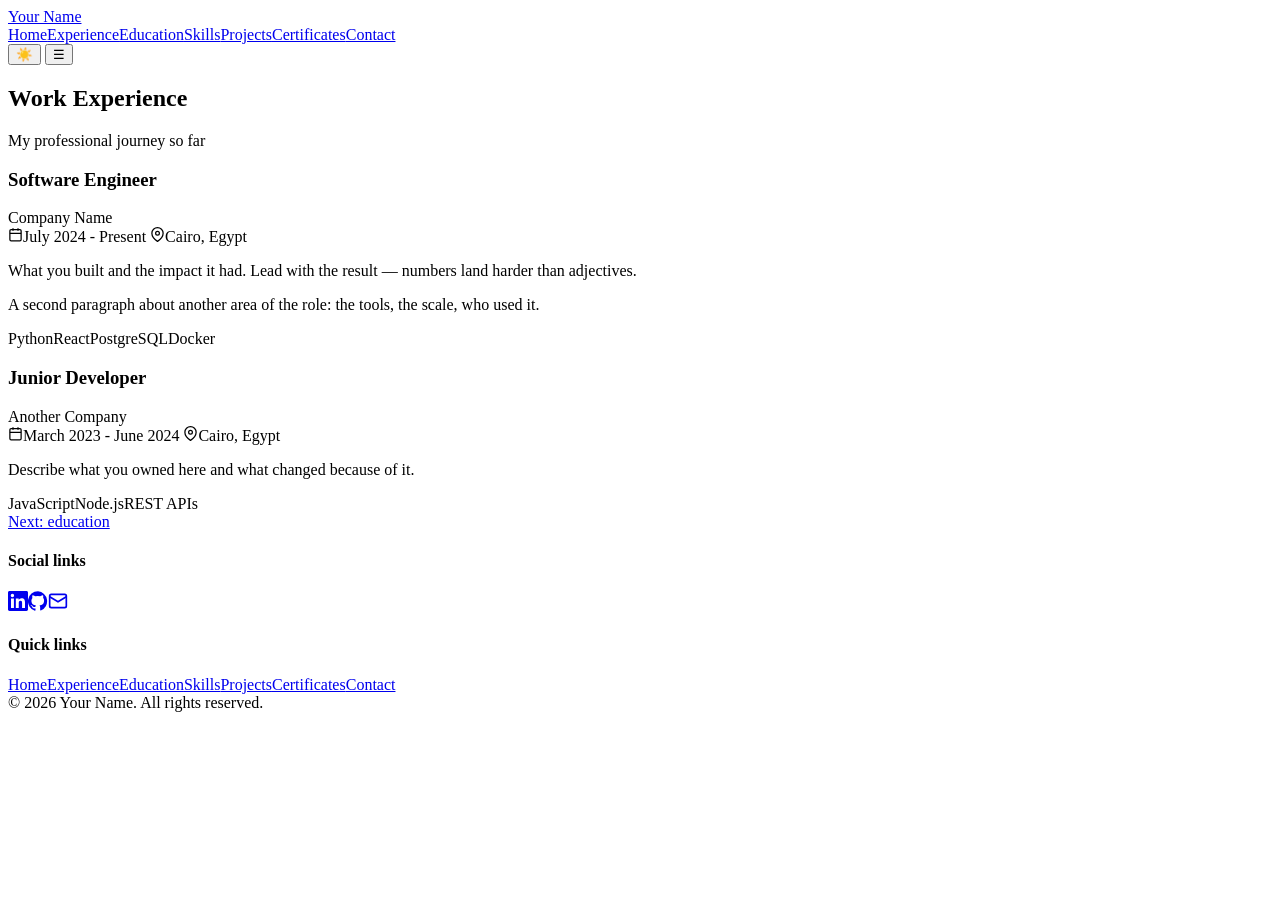
==== experience.html @ e7c3d03c "add experience section" ====
<!DOCTYPE html>
<html lang="en" data-theme="dark">
<head>
<meta charset="UTF-8">
<meta name="viewport" content="width=device-width, initial-scale=1">
<title>Experience — Portfolio</title>
<meta name="description" content="Work experience and professional journey.">
<link rel="preconnect" href="https://fonts.googleapis.com">
<link rel="preconnect" href="https://fonts.gstatic.com" crossorigin>
<link href="https://fonts.googleapis.com/css2?family=Space+Grotesk:wght@500;600;700&family=Inter:wght@400;500;600;700&display=swap" rel="stylesheet">
<link rel="stylesheet" href="styles.css">
</head>
<body data-page="experience" class="page">

<main>
  <section id="experience">
    <div class="wrap">
      <div class="head reveal">
        <h2>Work Experience</h2>
        <p id="expSub"></p>
      </div>
      <div class="timeline" id="expList"></div>
      <div class="center"><a class="btn" href="education.html">Next: education</a></div>
    </div>
  </section>
</main>

<script src="data.js"></script>
<script src="main.js"></script>
</body>
</html>
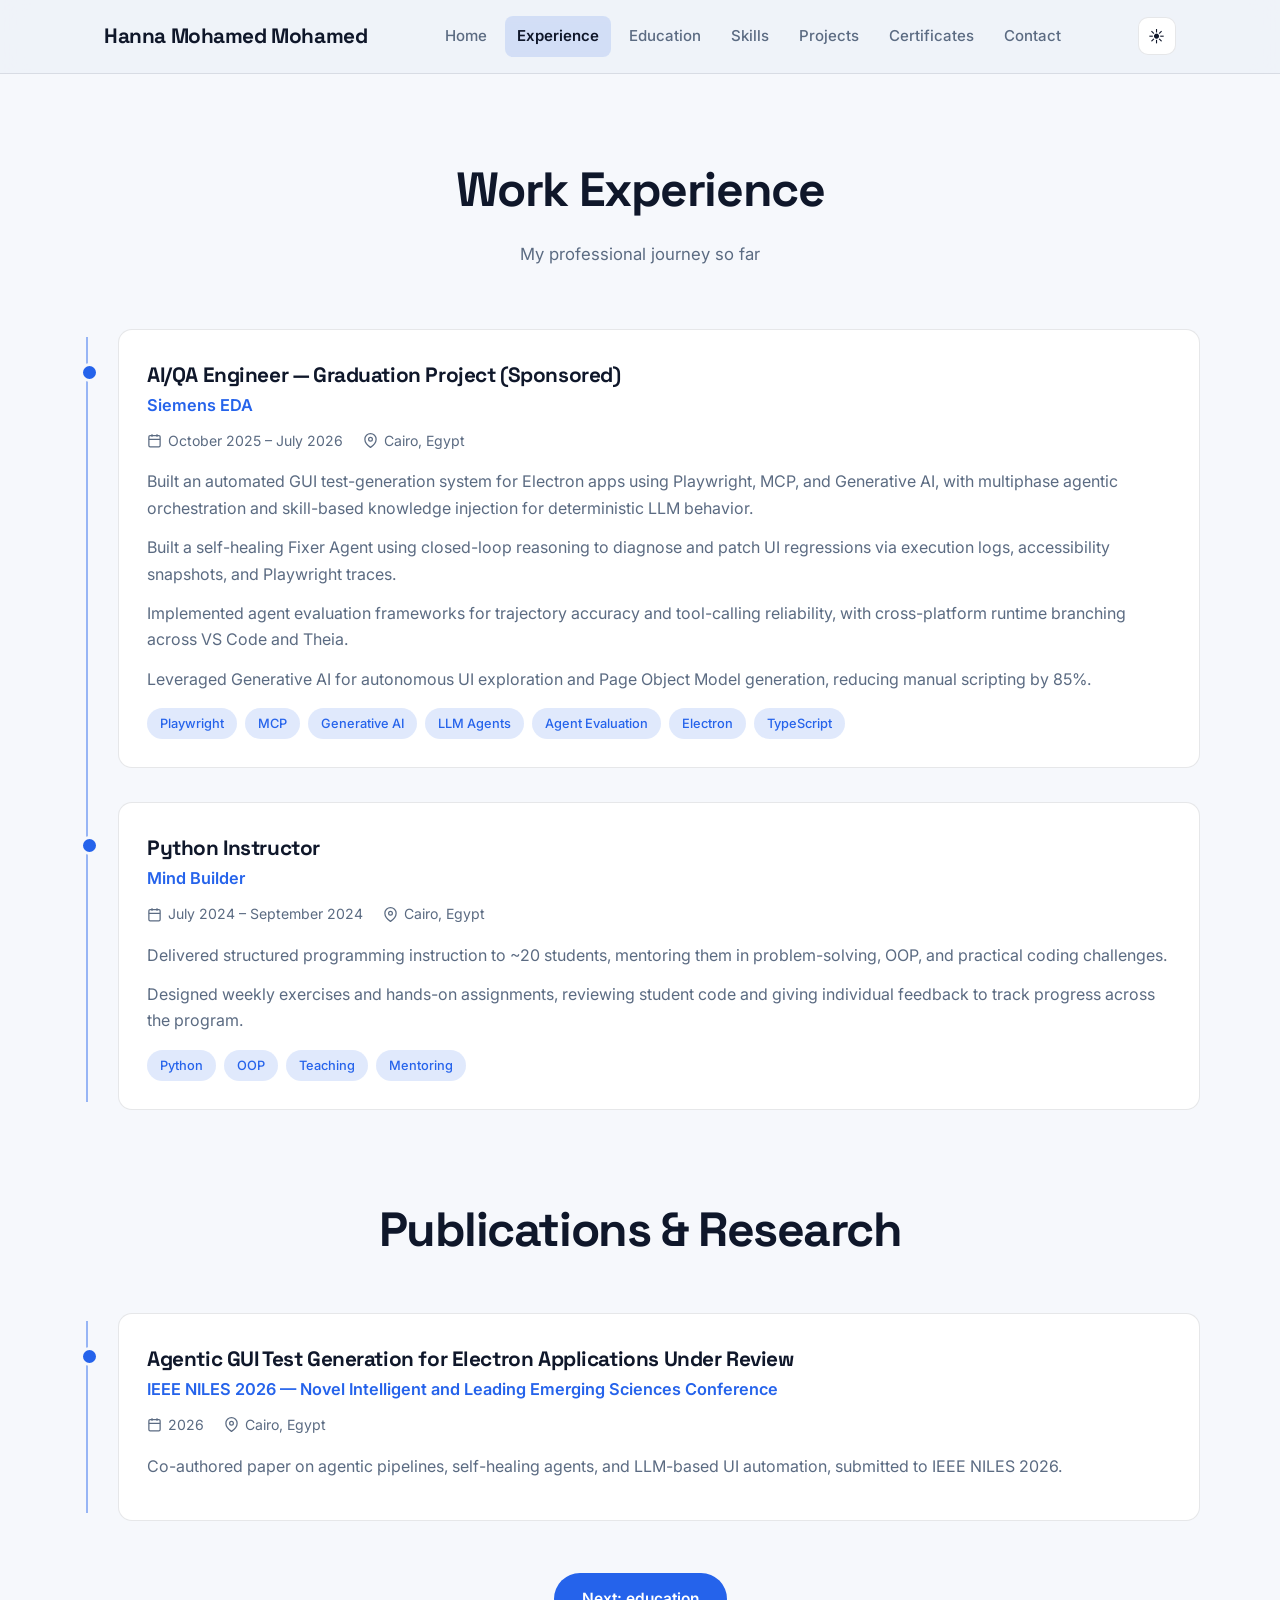
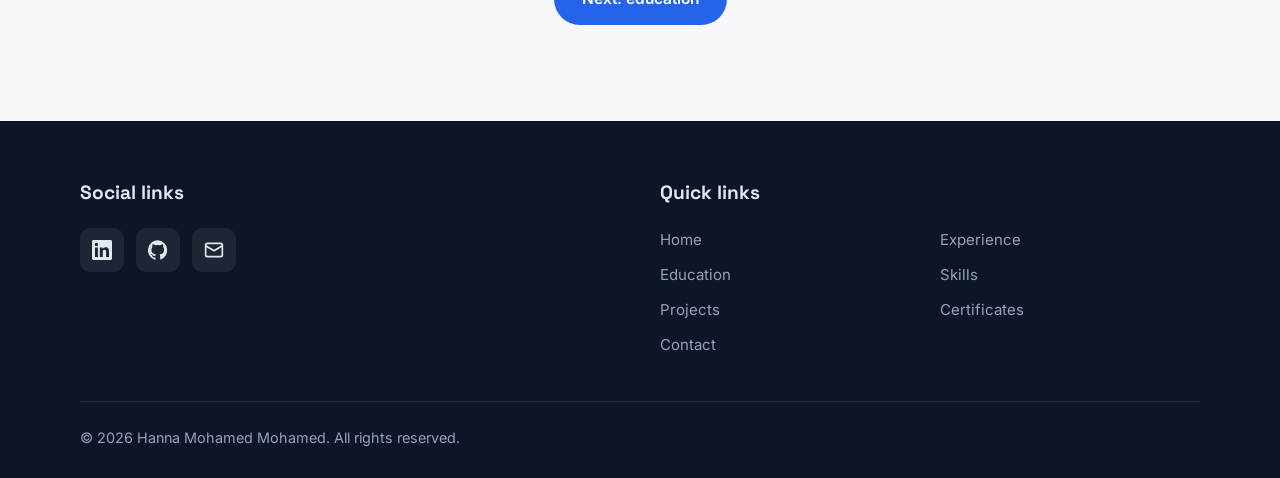
==== commit 7f782bed: "paper" ====
--- a/experience.html
+++ b/experience.html
@@ -20,6 +20,7 @@
         <p id="expSub"></p>
       </div>
       <div class="timeline" id="expList"></div>
+      <div id="pubSection"></div>
       <div class="center"><a class="btn" href="education.html">Next: education</a></div>
     </div>
   </section>
--- a/styles.css
+++ b/styles.css
@@ -0,0 +1,333 @@
+/* ============================================================
+   THEME TOKENS — change colors here
+   ============================================================ */
+:root{
+  --accent:#2563eb;
+  --accent-soft:rgba(37,99,235,.14);
+  --accent-hover:#1d4ed8;
+  --radius:14px;
+  --maxw:1120px;
+  --font-display:'Space Grotesk',system-ui,sans-serif;
+  --font-body:'Inter',system-ui,-apple-system,sans-serif;
+  --ease:cubic-bezier(.22,.61,.36,1);
+}
+[data-theme="dark"]{
+  --bg:#0d1526;
+  --bg-alt:#111c30;
+  --card:#16223a;
+  --card-hover:#1b2a46;
+  --border:rgba(148,163,184,.14);
+  --text:#f1f5f9;
+  --text-dim:#94a3b8;
+  --footer:#080e1a;
+  --shadow:0 12px 32px rgba(0,0,0,.35);
+}
+[data-theme="light"]{
+  --bg:#f6f8fc;
+  --bg-alt:#eef2f9;
+  --card:#ffffff;
+  --card-hover:#ffffff;
+  --border:rgba(15,23,42,.10);
+  --text:#0f172a;
+  --text-dim:#5b6b82;
+  --footer:#0d1526;
+  --shadow:0 10px 30px rgba(15,23,42,.08);
+}
+
+*{box-sizing:border-box;margin:0;padding:0}
+html{scroll-behavior:smooth;scroll-padding-top:88px}
+body{
+  background:var(--bg);color:var(--text);
+  font-family:var(--font-body);line-height:1.65;
+  -webkit-font-smoothing:antialiased;
+  transition:background .35s var(--ease),color .35s var(--ease);
+  /* sticky footer: page fills at least the viewport */
+  min-height:100vh;display:flex;flex-direction:column;
+}
+main{flex:1 0 auto}
+img{max-width:100%;display:block}
+a{color:inherit;text-decoration:none}
+button,input,textarea{font:inherit;color:inherit}
+:focus-visible{outline:2px solid var(--accent);outline-offset:3px;border-radius:6px}
+
+/* ---------- scroll progress ---------- */
+#progress{
+  position:fixed;top:0;left:0;height:3px;width:0%;
+  background:var(--accent);z-index:200;transition:width .1s linear;
+}
+
+/* ---------- nav ---------- */
+#nav{
+  position:fixed;top:0;left:0;right:0;z-index:150;
+  background:color-mix(in srgb,var(--bg-alt) 88%,transparent);
+  backdrop-filter:blur(14px);
+  border-bottom:1px solid var(--border);
+}
+.nav-inner{
+  max-width:var(--maxw);margin:0 auto;padding:16px 24px;
+  display:flex;align-items:center;justify-content:space-between;gap:20px;
+}
+.brand{font-family:var(--font-display);font-weight:700;font-size:1.3rem;letter-spacing:-.02em}
+.nav-links{display:flex;gap:6px;align-items:center}
+.nav-links a{
+  padding:8px 12px;border-radius:8px;font-size:.94rem;font-weight:500;
+  color:var(--text-dim);transition:color .2s,background .2s;
+}
+.nav-links a:hover{color:var(--text);background:var(--accent-soft)}
+.nav-links a.active{color:var(--text);font-weight:600;background:var(--accent-soft)}
+.nav-tools{display:flex;gap:10px;align-items:center}
+.icon-btn{
+  width:38px;height:38px;display:grid;place-items:center;cursor:pointer;
+  background:var(--card);border:1px solid var(--border);border-radius:10px;
+  transition:background .2s,transform .2s;
+}
+.icon-btn:hover{background:var(--card-hover);transform:translateY(-2px)}
+#burger{display:none}
+
+/* ---------- layout ---------- */
+section{padding:96px 24px}
+/* content pages start below the fixed nav */
+.page section:first-child{padding-top:150px}
+.wrap{max-width:var(--maxw);margin:0 auto}
+.alt{background:var(--bg-alt)}
+.head{text-align:center;margin-bottom:60px}
+.head h2{
+  font-family:var(--font-display);font-size:clamp(2rem,5vw,3rem);
+  font-weight:700;letter-spacing:-.03em;margin-bottom:12px;
+}
+.head p{color:var(--text-dim);font-size:1.05rem}
+
+/* ---------- buttons ---------- */
+.btn{
+  display:inline-flex;align-items:center;gap:9px;cursor:pointer;
+  padding:13px 28px;border-radius:999px;border:none;
+  background:var(--accent);color:#fff;font-weight:600;font-size:.97rem;
+  transition:background .2s,transform .2s,box-shadow .2s;
+}
+.btn:hover{background:var(--accent-hover);transform:translateY(-2px);box-shadow:0 8px 22px var(--accent-soft)}
+.btn-ghost{
+  background:transparent;color:var(--text);
+  border:1px solid var(--border);border-radius:10px;
+  padding:11px 20px;width:100%;justify-content:center;
+}
+.btn-ghost:hover{background:var(--card-hover);box-shadow:none}
+.center{text-align:center;margin-top:52px}
+
+/* ---------- hero ---------- */
+#home{
+  min-height:100vh;display:grid;place-items:center;
+  padding-top:120px;text-align:center;
+}
+.avatar{
+  width:172px;height:172px;border-radius:50%;object-fit:cover;
+  margin:0 auto 30px;border:3px solid var(--accent);
+  box-shadow:0 0 0 8px var(--accent-soft);
+}
+#home h1{
+  font-family:var(--font-display);font-weight:700;
+  font-size:clamp(2.6rem,8vw,4.6rem);letter-spacing:-.04em;line-height:1.05;
+}
+.role{font-size:clamp(1.1rem,2.5vw,1.45rem);color:var(--text-dim);margin-top:12px}
+.meta{
+  display:flex;flex-wrap:wrap;justify-content:center;gap:10px 28px;
+  margin:26px 0;color:var(--text-dim);font-size:.94rem;
+}
+.meta span{display:inline-flex;align-items:center;gap:7px}
+.meta a:hover{color:var(--accent)}
+.socials{display:flex;justify-content:center;gap:14px;margin-bottom:34px}
+.socials a{
+  width:46px;height:46px;border-radius:50%;display:grid;place-items:center;
+  background:var(--card);border:1px solid var(--border);
+  transition:transform .2s,background .2s,color .2s;
+}
+.socials a:hover{background:var(--accent);color:#fff;transform:translateY(-4px)}
+.bio{max-width:660px;margin:0 auto 36px;color:var(--text-dim);font-size:1.05rem}
+.hero-cta{display:flex;flex-wrap:wrap;gap:14px;justify-content:center}
+
+/* ---------- timeline (experience + education) ---------- */
+.timeline{position:relative;padding-left:38px}
+.timeline::before{
+  content:"";position:absolute;left:6px;top:8px;bottom:8px;
+  width:2px;background:var(--accent);opacity:.45;
+}
+.tl-item{position:relative;margin-bottom:34px}
+.tl-item::before{
+  content:"";position:absolute;left:-38px;top:34px;
+  width:13px;height:13px;border-radius:50%;
+  background:var(--accent);border:3px solid var(--bg);
+}
+.card{
+  background:var(--card);border:1px solid var(--border);
+  border-radius:var(--radius);padding:28px;
+  transition:transform .28s var(--ease),box-shadow .28s var(--ease),background .2s;
+}
+.card:hover{transform:translateY(-4px);box-shadow:var(--shadow);background:var(--card-hover)}
+.card-top{display:flex;gap:16px;align-items:flex-start;margin-bottom:6px}
+.logo{
+  width:52px;height:52px;border-radius:11px;object-fit:contain;
+  background:#fff;padding:5px;flex-shrink:0;
+}
+.card-top h3{font-family:var(--font-display);font-size:1.3rem;font-weight:700;letter-spacing:-.02em}
+.org{color:var(--accent);font-weight:600;font-size:1.02rem}
+.sub{
+  display:flex;flex-wrap:wrap;gap:8px 20px;
+  color:var(--text-dim);font-size:.88rem;margin:10px 0 16px;
+}
+.sub span{display:inline-flex;align-items:center;gap:6px}
+.card p{color:var(--text-dim);margin-bottom:13px}
+.card ul{list-style:none;color:var(--text-dim)}
+.card ul li{position:relative;padding-left:18px;margin-bottom:7px}
+.card ul li::before{content:"";position:absolute;left:0;top:11px;width:5px;height:5px;border-radius:50%;background:var(--accent)}
+.tags{display:flex;flex-wrap:wrap;gap:8px;margin-top:16px}
+.tag{
+  padding:5px 13px;border-radius:999px;font-size:.8rem;font-weight:500;
+  background:var(--accent-soft);color:var(--accent);
+}
+.link-inline{color:var(--accent);text-decoration:underline;text-underline-offset:3px}
+
+/* ---------- skills ---------- */
+.skill-grid{display:grid;grid-template-columns:repeat(auto-fit,minmax(340px,1fr));gap:22px}
+.skill-head{display:flex;align-items:center;gap:14px;margin-bottom:10px}
+.skill-icon{
+  width:44px;height:44px;border-radius:11px;flex-shrink:0;object-fit:contain;
+  background:var(--bg-alt);padding:7px;
+}
+.skill-title{flex:1;display:flex;justify-content:space-between;align-items:center;gap:12px}
+.skill-title h3{font-family:var(--font-display);font-size:1.08rem;font-weight:600}
+.pct{color:var(--accent);font-weight:700;font-size:.9rem}
+.bar{height:7px;border-radius:99px;background:var(--bg-alt);overflow:hidden;margin-bottom:14px}
+.bar i{display:block;height:100%;width:0;border-radius:99px;background:var(--accent);transition:width 1.1s var(--ease)}
+.skill-card p{font-size:.92rem;margin:0}
+
+/* ---------- projects ---------- */
+.filters{display:flex;justify-content:center;flex-wrap:wrap;gap:12px;margin-bottom:48px}
+.filter{
+  padding:10px 24px;border-radius:999px;cursor:pointer;font-weight:600;font-size:.93rem;
+  background:var(--card);border:1px solid var(--border);color:var(--text-dim);
+  transition:all .2s;
+}
+.filter:hover{color:var(--text)}
+.filter.on{background:var(--accent);border-color:var(--accent);color:#fff}
+.proj-grid{display:grid;grid-template-columns:repeat(auto-fill,minmax(310px,1fr));gap:26px}
+.proj{
+  background:var(--card);border:1px solid var(--border);border-radius:18px;
+  padding:14px;display:flex;flex-direction:column;
+  transition:transform .28s var(--ease),box-shadow .28s var(--ease),border-color .2s;
+}
+.proj:hover{transform:translateY(-6px);box-shadow:var(--shadow);border-color:var(--accent-soft)}
+.thumb{aspect-ratio:16/10;width:100%;object-fit:cover;background:var(--bg-alt);border-radius:12px}
+.proj-body{padding:18px 10px 6px;display:flex;flex-direction:column;flex:1}
+.proj-body h3{font-family:var(--font-display);font-size:1.18rem;font-weight:700;margin-bottom:9px;letter-spacing:-.02em}
+.proj-body p{color:var(--text-dim);font-size:.93rem;flex:1}
+.proj-links{display:flex;gap:10px;margin-top:18px}
+
+/* click-to-zoom certificate images + fullscreen lightbox */
+.cert-thumb{cursor:zoom-in;transition:opacity .2s,transform .2s}
+.cert-thumb:hover{opacity:.92}
+.lightbox{position:fixed;inset:0;z-index:1000;display:none;align-items:center;justify-content:center;padding:24px;background:rgba(0,0,0,.85);backdrop-filter:blur(4px);cursor:zoom-out}
+.lightbox.open{display:flex}
+.lightbox img{max-width:100%;max-height:92vh;border-radius:10px;box-shadow:0 20px 60px rgba(0,0,0,.55);cursor:default}
+.lightbox-close{position:absolute;top:18px;right:22px;width:44px;height:44px;display:flex;align-items:center;justify-content:center;border:none;border-radius:50%;background:rgba(255,255,255,.14);color:#fff;font-size:26px;line-height:1;cursor:pointer;transition:background .2s}
+.lightbox-close:hover{background:rgba(255,255,255,.28)}
+/* the "+N" pill that collapses extra tags — click to expand */
+.tag-more{
+  padding:5px 13px;border-radius:999px;font-size:.8rem;font-weight:700;
+  background:var(--accent);color:#fff;border:none;cursor:pointer;
+  transition:background .2s,transform .2s;
+}
+.tag-more:hover{background:var(--accent-hover);transform:translateY(-1px)}
+
+/* ---------- certificates ---------- */
+.banner{
+  display:flex;align-items:center;gap:34px;flex-wrap:wrap;
+  background:var(--card);border:1px solid var(--border);
+  border-radius:20px;padding:34px;margin-bottom:52px;
+}
+.count{
+  width:128px;height:128px;border-radius:50%;flex-shrink:0;
+  display:grid;place-items:center;align-content:center;
+  border:6px solid var(--accent);background:var(--accent-soft);
+}
+.count b{font-family:var(--font-display);font-size:2.3rem;line-height:1;color:var(--accent)}
+.count small{font-size:.66rem;letter-spacing:.14em;color:var(--text-dim);margin-top:5px}
+.banner div h3{font-family:var(--font-display);font-size:1.6rem;font-weight:700;margin-bottom:10px}
+.banner div p{color:var(--text-dim);max-width:620px;margin:0}
+.cert-grid{display:grid;grid-template-columns:repeat(auto-fill,minmax(310px,1fr));gap:26px}
+.cert-body{padding:18px 10px 6px;display:flex;flex-direction:column;flex:1}
+.cert-body h3{font-family:var(--font-display);font-size:1.1rem;font-weight:700;margin-bottom:7px}
+.cert-body .org{margin-bottom:8px}
+.small-label{font-weight:600;font-size:.88rem;margin:14px 0 8px}
+
+/* ---------- contact ---------- */
+.contact-grid{display:grid;grid-template-columns:1fr 1fr;gap:56px}
+.contact-info h3,.form-box h3{font-family:var(--font-display);font-size:1.55rem;font-weight:700;margin-bottom:18px}
+.contact-info>p{color:var(--text-dim);margin-bottom:32px}
+.ci{display:flex;align-items:center;gap:16px;margin-bottom:22px}
+.ci-icon{width:46px;height:46px;border-radius:11px;display:grid;place-items:center;background:var(--accent);color:#fff;flex-shrink:0}
+.ci b{display:block;font-size:.95rem}
+.ci span{color:var(--text-dim);font-size:.92rem}
+.field{margin-bottom:18px}
+.field label{display:block;font-size:.88rem;font-weight:600;margin-bottom:7px}
+.field input,.field textarea{
+  width:100%;padding:13px 15px;border-radius:10px;
+  background:var(--bg-alt);border:1px solid var(--border);
+  transition:border-color .2s,box-shadow .2s;
+}
+.field input:focus,.field textarea:focus{
+  outline:none;border-color:var(--accent);box-shadow:0 0 0 3px var(--accent-soft);
+}
+.field textarea{min-height:150px;resize:vertical}
+.form-box .btn{width:100%;justify-content:center}
+.form-note{color:var(--text-dim);font-size:.85rem;margin-top:14px;text-align:center}
+
+/* ---------- footer ---------- */
+footer{background:var(--footer);color:#e2e8f0;padding:56px 24px 28px;flex-shrink:0}
+.foot-grid{max-width:var(--maxw);margin:0 auto;display:grid;grid-template-columns:1fr 1fr;gap:40px}
+footer h4{font-family:var(--font-display);font-size:1.2rem;margin-bottom:20px}
+.foot-socials{display:flex;gap:12px}
+.foot-socials a{
+  width:44px;height:44px;border-radius:11px;display:grid;place-items:center;
+  background:rgba(255,255,255,.07);transition:background .2s,transform .2s;
+}
+.foot-socials a:hover{background:var(--accent);transform:translateY(-3px)}
+.quick{display:grid;grid-template-columns:1fr 1fr;gap:10px 20px}
+.quick a{color:#94a3b8;font-size:.94rem;transition:color .2s}
+.quick a:hover{color:#fff}
+.copy{
+  max-width:var(--maxw);margin:44px auto 0;padding-top:24px;
+  border-top:1px solid rgba(255,255,255,.1);color:#94a3b8;font-size:.9rem;
+}
+
+/* ---------- reveal animation ---------- */
+.reveal{opacity:0;transform:translateY(26px);transition:opacity .7s var(--ease),transform .7s var(--ease)}
+.reveal.in{opacity:1;transform:none}
+
+/* ---------- responsive ---------- */
+@media(max-width:900px){
+  .contact-grid{grid-template-columns:1fr;gap:44px}
+  #burger{display:grid}
+  .nav-links{
+    position:absolute;top:100%;left:0;right:0;flex-direction:column;
+    align-items:stretch;gap:2px;padding:12px;
+    background:var(--bg-alt);border-bottom:1px solid var(--border);
+    display:none;
+  }
+  .nav-links.open{display:flex}
+  .nav-links a{padding:12px 14px}
+}
+@media(max-width:640px){
+  section{padding:72px 20px}
+  .page section:first-child{padding-top:120px}
+  .nav-inner{padding:14px 20px}
+  .timeline{padding-left:26px}
+  .tl-item::before{left:-26px}
+  .card{padding:22px}
+  .banner{padding:26px;gap:24px}
+  .foot-grid{grid-template-columns:1fr}
+  .avatar{width:140px;height:140px}
+}
+@media(prefers-reduced-motion:reduce){
+  *{animation:none!important;transition-duration:.01ms!important}
+  html{scroll-behavior:auto}
+  .reveal{opacity:1;transform:none}
+}
